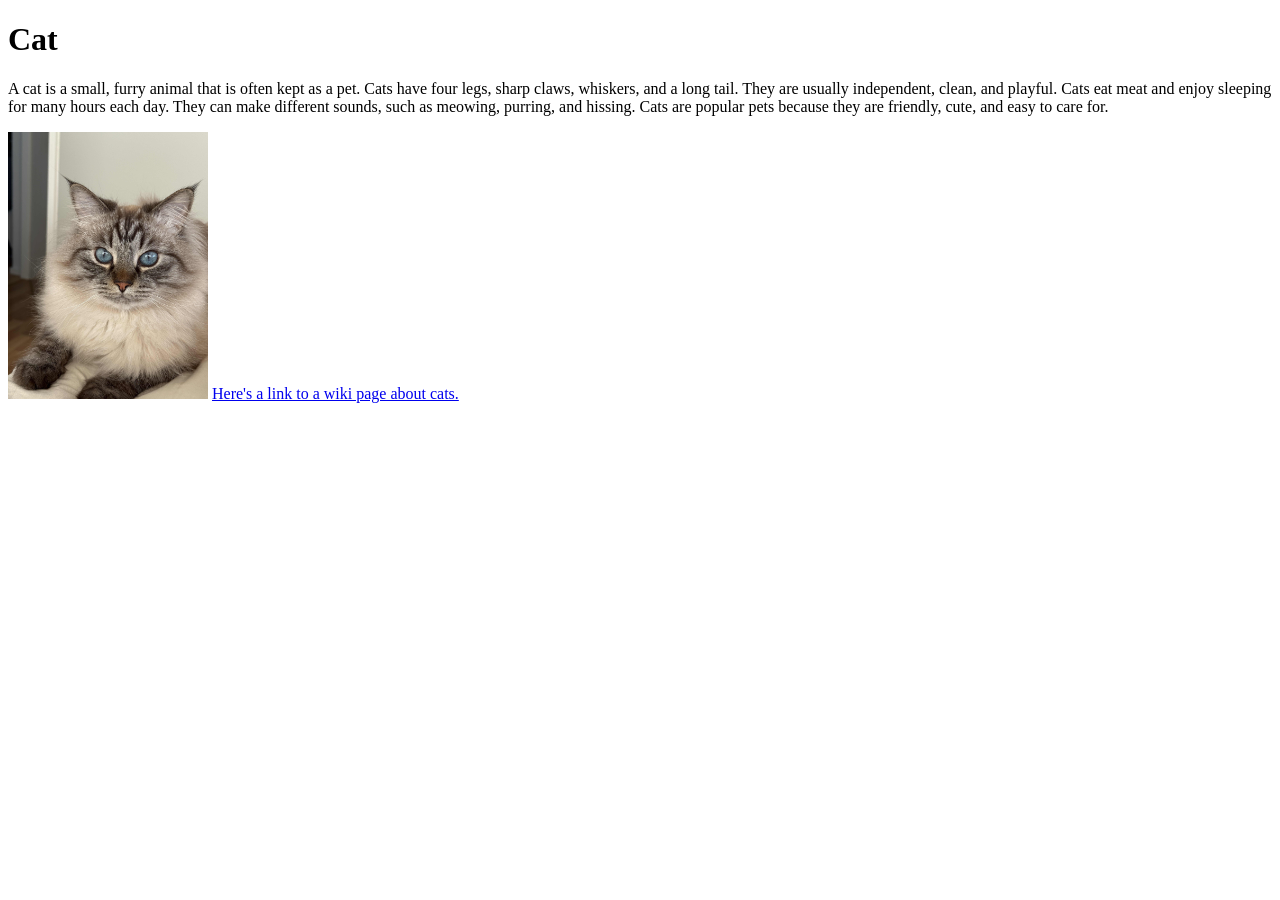
==== Workshop1/index.html @ b9168d92 "change file name" ====
<!DOCTYPE html>
<html lang="en">
<head>
    <meta charset="UTF-8">
    <meta name="viewport" content="width=device-width, initial-scale=1.0">
    <title>My favourite animal</title>
</head>
<body>
    <h1>Cat</h1>
    <p>A cat is a small, furry animal that is often kept as a pet. Cats have four legs, sharp claws, whiskers, and a long tail. They are usually independent, clean, and playful. Cats eat meat and enjoy sleeping for many hours each day. They can make different sounds, such as meowing, purring, and hissing. Cats are popular pets because they are friendly, cute, and easy to care for.</p>
    <img width="200" src="meimei.jpg" alt="a cat">
    <a href="https://en.wikipedia.org/wiki/Cat">Here's a link to a wiki page about cats.</a>
</body>
</html>
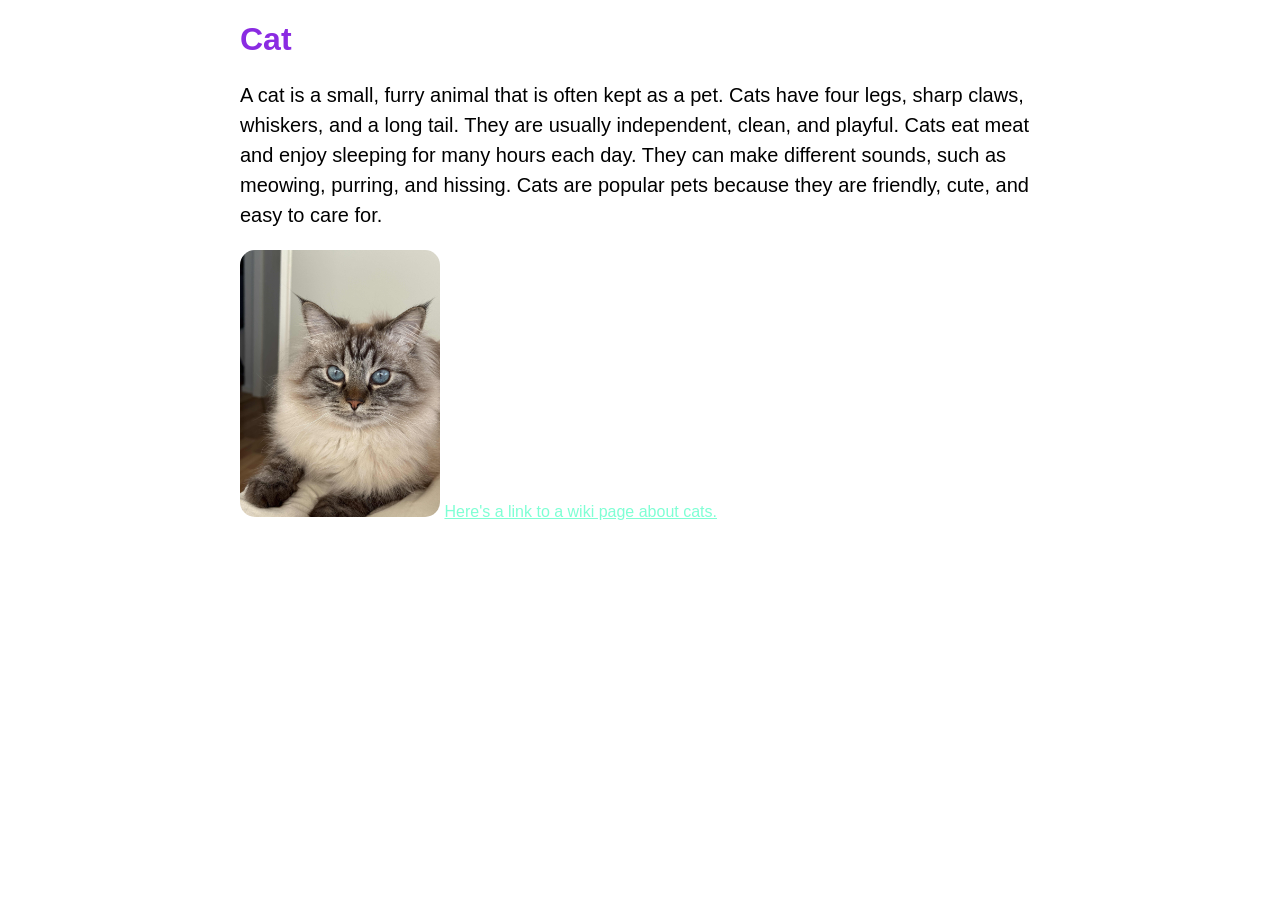
==== commit e26fe6b9: "css styles" ====
--- a/Workshop1/index.html
+++ b/Workshop1/index.html
@@ -3,6 +3,7 @@
 <head>
     <meta charset="UTF-8">
     <meta name="viewport" content="width=device-width, initial-scale=1.0">
+    <link rel="stylesheet" href="styles.css">
     <title>My favourite animal</title>
 </head>
 <body>
--- a/Workshop1/styles.css
+++ b/Workshop1/styles.css
@@ -0,0 +1,37 @@
+/* Style the whole page */
+body {
+    font-family: Arial, Helvetica, sans-serif;
+    max-width: 800px;
+    margin: 0 auto;'
+    padding: 20px;
+}
+    
+/* Style the main heading */
+h1 {
+    color:blueviolet;
+}
+
+
+/* Style all paragraphs */
+p {
+    font-size: 20px;
+    line-height: 1.5;
+}
+
+/* Style all images */
+img {
+    max-width: 100%;
+    border-radius: 15px;
+}
+
+
+/* Style all links */
+a {
+    color:aquamarine;
+}
+
+
+/* Style links when the mouse is over them */
+a:hover {
+    text-decoration: none;
+}
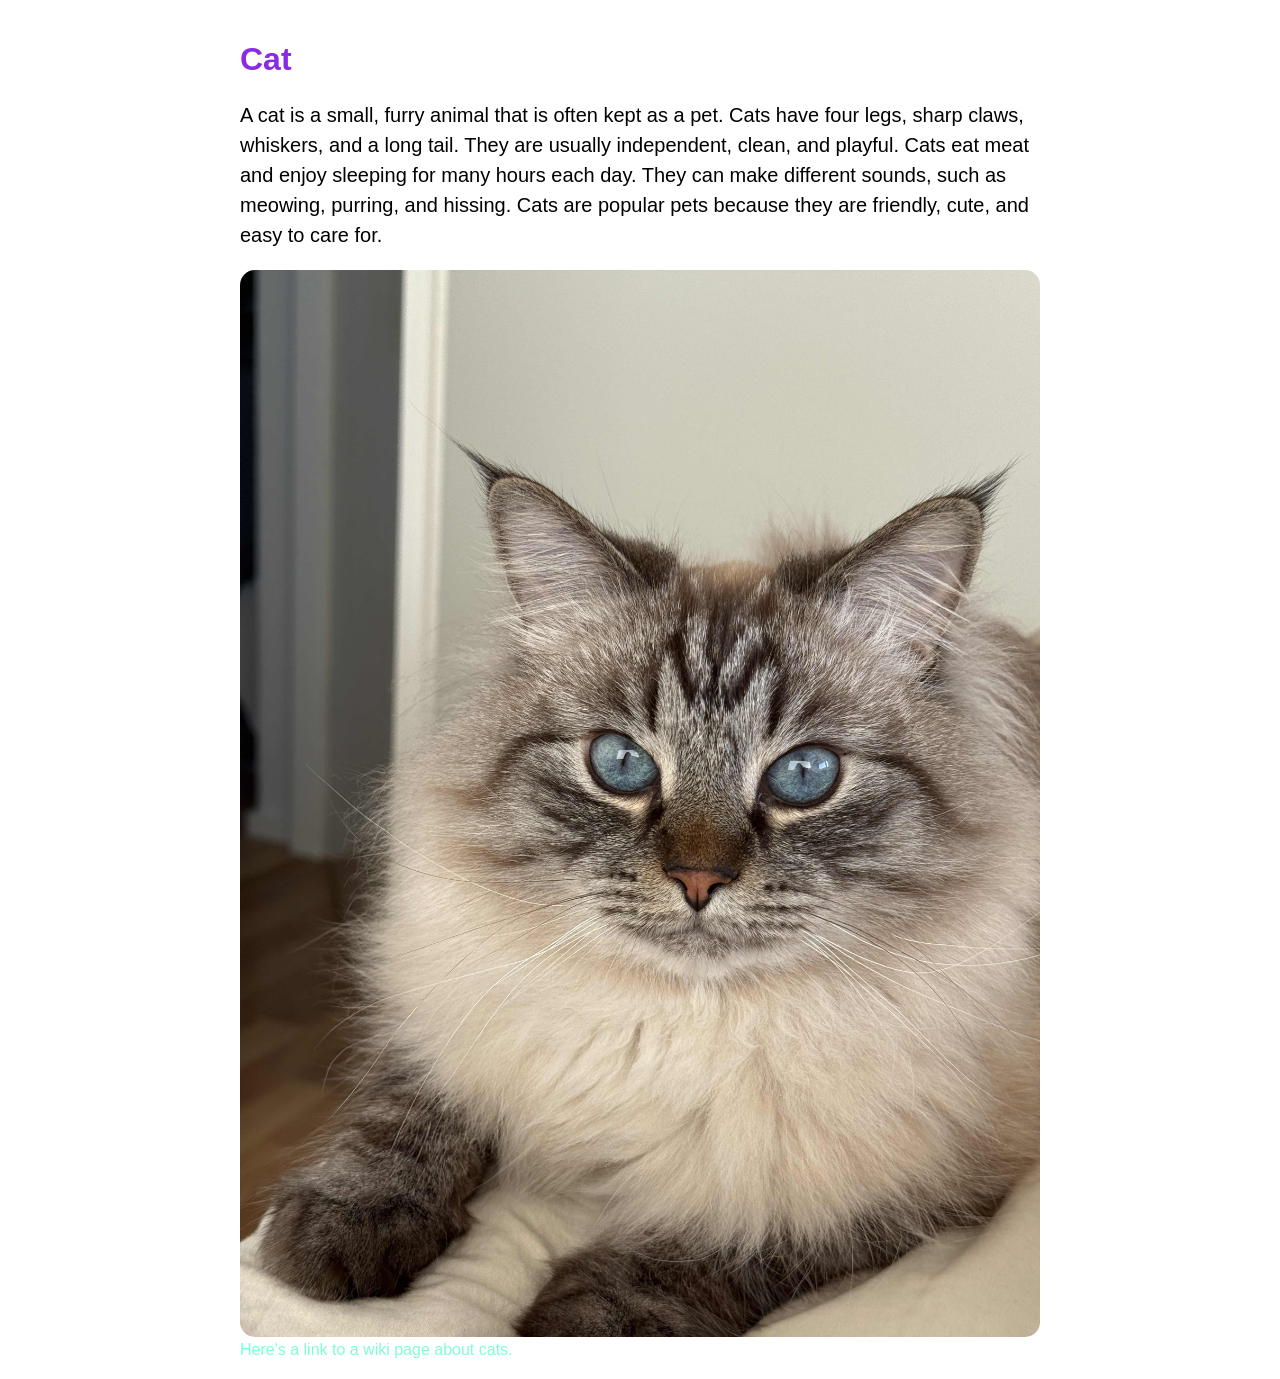
==== commit da335fb5: "changes to image" ====
--- a/Workshop1/index.html
+++ b/Workshop1/index.html
@@ -3,13 +3,13 @@
 <head>
     <meta charset="UTF-8">
     <meta name="viewport" content="width=device-width, initial-scale=1.0">
-    <link rel="stylesheet" href="styles.css">
+    <link rel="stylesheet" href="css/styles.css">
     <title>My favourite animal</title>
 </head>
 <body>
     <h1>Cat</h1>
     <p>A cat is a small, furry animal that is often kept as a pet. Cats have four legs, sharp claws, whiskers, and a long tail. They are usually independent, clean, and playful. Cats eat meat and enjoy sleeping for many hours each day. They can make different sounds, such as meowing, purring, and hissing. Cats are popular pets because they are friendly, cute, and easy to care for.</p>
-    <img width="200" src="meimei.jpg" alt="a cat">
+    <img src="meimei.jpg" alt="a cat">
     <a href="https://en.wikipedia.org/wiki/Cat">Here's a link to a wiki page about cats.</a>
 </body>
 </html>
--- a/Workshop1/css/styles.css
+++ b/Workshop1/css/styles.css
@@ -0,0 +1,38 @@
+/* Style the whole page */
+body {
+    font-family: Arial, Helvetica, sans-serif;
+    max-width: 800px;
+    margin: 0 auto;
+    padding: 20px;
+}
+    
+/* Style the main heading */
+h1 {
+    color:blueviolet;
+}
+
+
+/* Style all paragraphs */
+p {
+    font-size: 20px;
+    line-height: 1.5;
+}
+
+/* Style all images */
+img {
+    max-width: 100%;
+    border-radius: 15px;
+}
+
+
+/* Style all links */
+a {
+    color:aquamarine;
+    text-decoration: none;
+}
+
+
+/* Style links when the mouse is over them */
+a:hover {
+    text-decoration: underline;
+}
